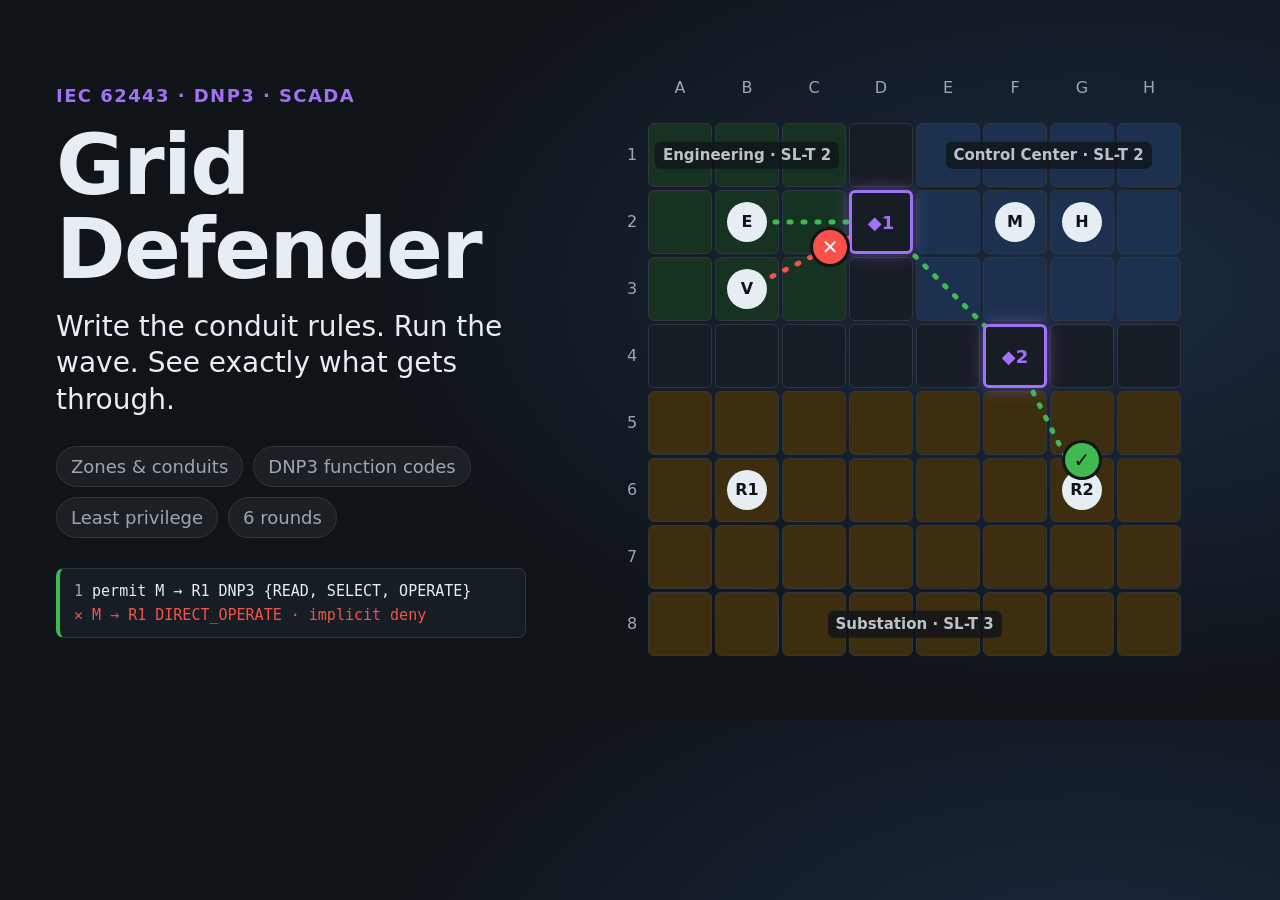
==== assets/card/card.html @ fa463be2 "docs: add Arcade card image 16:9 card (1920x1080 WebP, 66 KB) rendered with headless Chrome from ass" ====
<!doctype html>
<html lang="en">
<head>
  <meta charset="utf-8">
  <meta name="viewport" content="width=1280, initial-scale=1">
  <title>Grid Defender · Arcade card</title>
  <!--
    Source for assets/images/card.webp (the Arcade card image, 16:9).
    Renders the real Level 3 board with the game's own ui/board.js and data/levels.json.
    Regenerate from the repo root with the server running (python3 -m http.server 8000 --bind 127.0.0.1):
      "/Applications/Google Chrome.app/Contents/MacOS/Google Chrome" --headless=new --hide-scrollbars \
        --window-size=1280,720 --force-device-scale-factor=1.5 --virtual-time-budget=4000 \
        --screenshot=card.png http://127.0.0.1:8000/assets/card/card.html
      cwebp -q 86 card.png -o assets/images/card.webp
  -->
  <link rel="stylesheet" href="../../style.css">
  <style>
    :root {
      --bg: #0f1419; --surface: #171d24; --text: #e6edf3; --muted: #9da7b3; --border: #30363d;
      --ok: #3fb950; --bad: #f85149; --neutral: #8b949e; --conduit: #a371f7;
      --zone-a: #1c3150; --zone-b: #3d2e10; --zone-c: #163322; --cell: 64px;
    }
    html, body { margin: 0; width: 1280px; height: 720px; overflow: hidden; }
    body {
      background: radial-gradient(1200px 700px at 85% 40%, #1b2a40 0%, #0f1419 60%);
      color: var(--text); font-family: system-ui, -apple-system, "Segoe UI", Roboto, sans-serif;
      display: grid; grid-template-columns: 520px 1fr; align-items: center; padding: 0 56px; box-sizing: border-box;
    }
    .kicker { color: var(--conduit); font-weight: 700; letter-spacing: 0.08em; text-transform: uppercase; font-size: 18px; margin: 0 0 14px; }
    h1 { font-size: 84px; line-height: 1; margin: 0 0 18px; letter-spacing: -0.02em; }
    .tagline { font-size: 28px; line-height: 1.3; color: var(--text); margin: 0 0 28px; max-width: 470px; }
    .chips { display: flex; flex-wrap: wrap; gap: 10px; margin: 0 0 30px; padding: 0; list-style: none; }
    .chips li { border: 1px solid var(--border); background: #ffffff0d; border-radius: 999px; padding: 6px 14px; font-size: 18px; color: var(--muted); }
    .rule {
      font-family: ui-monospace, SFMono-Regular, Menlo, monospace; font-size: 15px; line-height: 1.6; white-space: nowrap;
      background: var(--surface); border: 1px solid var(--border); border-left: 4px solid var(--ok);
      border-radius: 8px; padding: 10px 14px; color: var(--text); max-width: 470px;
    }
    .rule .deny { color: var(--bad); }
    .rule .dim { color: var(--muted); }
    .stage { position: relative; justify-self: center; }
    .stage .legend, .stage .board-details { display: none; }
    .stage .board { gap: 3px; grid-template-columns: 26px repeat(8, var(--cell)); grid-auto-rows: var(--cell); }
    .stage .board .label { font-size: 16px; }
    .stage .board .cell { font-size: 18px; border-radius: 6px; }
    .stage .cell .glyph { min-width: 40px; height: 40px; font-size: 16px; background: #e6edf3; color: #0f1419; }
    .stage .cell.conduit { border-width: 3px; box-shadow: 0 0 18px #a371f766; }
    svg.paths { position: absolute; left: 0; top: 0; pointer-events: none; overflow: visible; z-index: 1; }
    .stage .cell .glyph, .stage .cell.conduit { position: relative; z-index: 2; }
    .badge-dot { z-index: 3; }
    .badge-dot { position: absolute; width: 34px; height: 34px; border-radius: 50%; display: grid; place-items: center;
      font-weight: 800; font-size: 20px; transform: translate(-50%, -50%); box-shadow: 0 0 0 3px #0f1419; }
    .badge-dot.ok { background: var(--ok); color: #0f1419; }
    .badge-dot.bad { background: var(--bad); color: #fff; }
    .zone-tag { position: absolute; font-size: 15px; font-weight: 700; color: #e6edf3cc; transform: translate(-50%, -50%);
      background: #0f1419cc; border-radius: 6px; padding: 2px 8px; white-space: nowrap; }
  </style>
</head>
<body>
  <section>
    <p class="kicker">IEC 62443 · DNP3 · SCADA</p>
    <h1>Grid Defender</h1>
    <p class="tagline">Write the conduit rules. Run the wave. See exactly what gets through.</p>
    <ul class="chips">
      <li>Zones &amp; conduits</li><li>DNP3 function codes</li><li>Least privilege</li><li>6 rounds</li>
    </ul>
    <div class="rule">
      <div><span class="dim">1</span> permit M → R1 DNP3 {READ, SELECT, OPERATE}</div>
      <div class="deny">✕ M → R1 DIRECT_OPERATE · implicit deny</div>
    </div>
  </section>
  <div class="stage" id="stage"></div>

  <script type="module">
    import { renderBoard } from '../../ui/board.js';
    const doc = await (await fetch('../../data/levels.json')).json();
    const level = doc.levels.find(l => l.id === 'L3');
    const board = doc.boards.find(b => b.id === level.boardId);
    const stage = document.getElementById('stage');
    stage.append(renderBoard(board, board.assets.map(a => a.id), level.sltOverrides || {}));
    const grid = stage.querySelector('.board');
    grid.removeAttribute('aria-hidden');

    const center = cell => {
      const n = grid.querySelector(`[data-cell="${cell}"]`);
      return { x: n.offsetLeft + n.offsetWidth / 2, y: n.offsetTop + n.offsetHeight / 2 };
    };
    const cellOf = id => board.assets.find(a => a.id === id).cell;
    const conduit = id => board.conduits.find(c => c.id === id).cell;

    const svgNS = 'http://www.w3.org/2000/svg';
    const svg = document.createElementNS(svgNS, 'svg');
    svg.setAttribute('class', 'paths');
    svg.setAttribute('width', grid.offsetWidth);
    svg.setAttribute('height', grid.offsetHeight);
    const line = (cells, color, dash) => {
      const p = document.createElementNS(svgNS, 'polyline');
      p.setAttribute('points', cells.map(c => { const o = center(c); return `${o.x},${o.y}`; }).join(' '));
      p.setAttribute('fill', 'none');
      p.setAttribute('stroke', color);
      p.setAttribute('stroke-width', '5');
      p.setAttribute('stroke-linecap', 'round');
      p.setAttribute('stroke-linejoin', 'round');
      if (dash) p.setAttribute('stroke-dasharray', dash);
      svg.append(p);
    };
    // Allowed: Engineering reads R2 across both conduits (round 3.2). Blocked: DIRECT_OPERATE to R1 stops at conduit 2.
    line([cellOf('E'), conduit('1'), conduit('2'), cellOf('R2')], '#3fb950', '2 12');
    line([cellOf('V'), conduit('1')], '#f85149', '2 12');
    grid.append(svg);

    const dotAt = (x, y, cls, text) => {
      const d = document.createElement('span');
      d.className = `badge-dot ${cls}`;
      d.textContent = text;
      d.style.left = `${x}px`;
      d.style.top = `${y}px`;
      grid.append(d);
    };
    const r2 = center(cellOf('R2'));
    dotAt(r2.x, r2.y - 30, 'ok', '✓');
    // The vendor laptop's packet is stopped just before conduit 1: put the ✕ on its red path, not on the conduit.
    const v = center(cellOf('V')), c1 = center(conduit('1'));
    dotAt(v.x + (c1.x - v.x) * 0.62, v.y + (c1.y - v.y) * 0.62, 'bad', '✕');

    const tag = (cells, text) => {
      const pts = cells.map(center);
      const d = document.createElement('span');
      d.className = 'zone-tag';
      d.textContent = text;
      d.style.left = `${pts.reduce((s, p) => s + p.x, 0) / pts.length}px`;
      d.style.top = `${pts.reduce((s, p) => s + p.y, 0) / pts.length}px`;
      grid.append(d);
    };
    tag(['A1', 'C1'], 'Engineering · SL-T 2');
    tag(['E1', 'H1'], 'Control Center · SL-T 2');
    tag(['A8', 'H8'], 'Substation · SL-T 3');
    document.body.dataset.ready = 'true';
  </script>
</body>
</html>
---- style.css ----
:root {
  --bg: #f6f7f9;
  --surface: #ffffff;
  --text: #1b1f24;
  --muted: #59636e;
  --border: #d0d7de;
  --accent: #0b5cad;
  --accent-text: #ffffff;
  --focus: #e36209;
  --ok: #1a7f37;
  --ok-bg: #dafbe1;
  --bad: #b42318;
  --bad-bg: #ffebe9;
  --neutral: #6e7781;
  --neutral-bg: #eef1f4;
  --zone-a: #dbe9fb;
  --zone-b: #fdecc8;
  --zone-c: #dcf3e3;
  --conduit: #6639ba;
  --space-1: 0.25rem;
  --space-2: 0.5rem;
  --space-3: 1rem;
  --space-4: 1.5rem;
  --radius: 6px;
  --cell: 2.6rem;
}

@media (prefers-color-scheme: dark) {
  :root {
    --bg: #0f1419;
    --surface: #171d24;
    --text: #e6edf3;
    --muted: #9da7b3;
    --border: #30363d;
    --accent: #4493f8;
    --accent-text: #0f1419;
    --focus: #f0883e;
    --ok: #3fb950;
    --ok-bg: #12261a;
    --bad: #f85149;
    --bad-bg: #2d1416;
    --neutral: #8b949e;
    --neutral-bg: #21262d;
    --zone-a: #1c3150;
    --zone-b: #3d2e10;
    --zone-c: #163322;
    --conduit: #a371f7;
  }
}

* { box-sizing: border-box; }

body {
  margin: 0;
  font-family: system-ui, -apple-system, "Segoe UI", Roboto, sans-serif;
  line-height: 1.5;
  background: var(--bg);
  color: var(--text);
}

:focus-visible {
  outline: 3px solid var(--focus);
  outline-offset: 2px;
}

.visually-hidden {
  position: absolute;
  width: 1px;
  height: 1px;
  overflow: hidden;
  clip: rect(0 0 0 0);
  white-space: nowrap;
}

.site-header {
  display: flex;
  gap: var(--space-3);
  align-items: baseline;
  padding: var(--space-2) var(--space-3);
  border-bottom: 1px solid var(--border);
  background: var(--surface);
}
.brand { margin: 0; font-weight: 700; font-size: 1.2rem; }
.tagline { margin: 0; color: var(--muted); }

main { max-width: 1280px; margin: 0 auto; padding: var(--space-3); }

h1, h2, h3 { line-height: 1.25; }
h2:focus { outline: none; }
h2:focus-visible { outline: 3px solid var(--focus); }

.panel {
  background: var(--surface);
  border: 1px solid var(--border);
  border-radius: var(--radius);
  padding: var(--space-3);
  margin-bottom: var(--space-3);
}

button {
  font: inherit;
  padding: var(--space-1) var(--space-3);
  border: 1px solid var(--border);
  border-radius: var(--radius);
  background: var(--surface);
  color: var(--text);
  cursor: pointer;
}
button.primary { background: var(--accent); color: var(--accent-text); border-color: var(--accent); font-weight: 600; }
button:disabled { opacity: 0.5; cursor: not-allowed; }

select { font: inherit; padding: 2px var(--space-1); max-width: 100%; }

/* Round layout: two columns on laptops, stacked below 1024px (research R9) */
.round-layout { display: grid; grid-template-columns: minmax(0, 1fr) minmax(0, 1fr); gap: var(--space-3); }
@media (max-width: 1023px) { .round-layout { grid-template-columns: minmax(0, 1fr); } }
.col-board { overflow-x: auto; }

.ticket ul { margin: var(--space-1) 0 0; }

/* Board */
.board {
  position: relative;
  display: grid;
  grid-template-columns: 1.4rem repeat(8, var(--cell));
  grid-auto-rows: var(--cell);
  gap: 2px;
  margin-bottom: var(--space-2);
  width: max-content;
  max-width: 100%;
}
.packet-layer { position: absolute; inset: 0; pointer-events: none; }
.packet {
  position: absolute; left: 0; top: 0;
  width: 1.15rem; height: 1.15rem; border-radius: 50%;
  display: grid; place-items: center; font-size: 0.7rem; font-weight: 700;
  background: var(--ok); color: var(--surface); box-shadow: 0 0 0 2px var(--surface);
}
.packet.denied { background: var(--bad); }
.packet.no-session { background: var(--neutral); }
.packet.out-of-reach { background: var(--surface); color: var(--neutral); border: 2px dashed var(--neutral); }
.board .label { display: grid; place-items: center; color: var(--muted); font-size: 0.8rem; }
.board .cell {
  display: grid;
  place-items: center;
  border: 1px solid var(--border);
  border-radius: 3px;
  font-weight: 700;
  font-size: 0.85rem;
  background: var(--surface);
}
.cell.zone-a { background: var(--zone-a); }
.cell.zone-b { background: var(--zone-b); }
.cell.zone-c { background: var(--zone-c); }
.cell .glyph { background: var(--text); color: var(--surface); border-radius: 50%; min-width: 1.8rem; height: 1.8rem; display: grid; place-items: center; font-size: 0.75rem; }
.cell.conduit { border: 2px solid var(--conduit); color: var(--conduit); }
.legend { display: flex; flex-wrap: wrap; gap: var(--space-3); margin: 0 0 var(--space-2); padding: 0; list-style: none; font-size: 0.9rem; }
.legend .swatch { display: inline-block; width: 0.9rem; height: 0.9rem; border: 1px solid var(--border); vertical-align: -2px; margin-right: 4px; }

table { border-collapse: collapse; width: 100%; font-size: 0.9rem; margin-bottom: var(--space-2); }
caption { text-align: left; font-weight: 600; padding-bottom: var(--space-1); }
th, td { text-align: left; border-bottom: 1px solid var(--border); padding: 2px var(--space-1); vertical-align: top; }

/* Rule editor */
.conduit-editor h3 { margin-top: 0; }
.conduit-picker { border: 1px solid var(--border); }
.conduit-picker legend { font-weight: 600; }
.conduit-picker div { display: flex; gap: var(--space-2); align-items: baseline; margin: 2px 0; }
.site-header .spacer { flex: 1; }
dialog { border: 1px solid var(--border); border-radius: var(--radius); background: var(--surface); color: var(--text); max-width: 28rem; }
dialog::backdrop { background: rgb(0 0 0 / 0.45); }
.dialog-actions { display: flex; gap: var(--space-2); justify-content: flex-end; }
.rule-list { list-style: none; margin: 0; padding: 0; max-height: 28rem; overflow-y: auto; }
.rule-card { border: 1px solid var(--border); border-radius: var(--radius); padding: var(--space-2); margin-bottom: var(--space-2); }
.rule-card fieldset { border: 0; margin: 0; padding: 0; min-width: 0; }
.rule-card legend { font-weight: 600; }
.rule-fields { display: grid; grid-template-columns: repeat(auto-fill, minmax(9.5rem, 1fr)); gap: var(--space-2); }
.rule-fields .field { display: flex; flex-direction: column; }
.rule-fields label { font-size: 0.85rem; color: var(--muted); }
.fc-set { margin-top: var(--space-2) !important; }
.fc-set legend { font-size: 0.85rem; font-weight: 400; color: var(--muted); }
.fc-set label { display: inline-flex; gap: 4px; margin-right: var(--space-2); font-size: 0.85rem; }
.fc-set:disabled { opacity: 0.55; }
.rule-actions { display: flex; gap: var(--space-2); margin-top: var(--space-2); flex-wrap: wrap; }
.rule-error { color: var(--bad); margin: var(--space-1) 0 0; font-weight: 600; }
.rule-error:empty { display: none; }
.rule-note { color: var(--muted); margin: var(--space-1) 0 0; font-style: italic; }
.rule-note:empty { display: none; }
.help-list { padding-left: 1.2rem; margin: 0 0 var(--space-2); }
.help-list li { margin-bottom: var(--space-2); }
.rule-card.has-error { border-color: var(--bad); }

.action-bar { display: flex; gap: var(--space-2); align-items: center; margin: var(--space-3) 0; flex-wrap: wrap; }

/* Results */
.result-status { font-weight: 700; padding: var(--space-1) var(--space-2); border-radius: var(--radius); display: inline-block; }
.result-status.correct { background: var(--ok-bg); color: var(--ok); }
.result-status.incorrect { background: var(--bad-bg); color: var(--bad); }
.result-status.guidance { background: var(--neutral-bg); color: var(--text); }
.feedback-list { padding-left: 1.2rem; }
.feedback-list .code { font-weight: 700; }
.feedback-list .info { color: var(--muted); }
.feedback-list .limit { list-style: none; margin-left: -1.2rem; padding: var(--space-2); border: 2px dashed var(--neutral); border-radius: var(--radius); background: var(--neutral-bg); margin-top: var(--space-2); }
.feedback-list .limit-title { font-weight: 700; color: var(--neutral); }
.feedback-list .cite { display: block; color: var(--muted); font-size: 0.85rem; margin-top: var(--space-1); }

.wave-log { font-family: ui-monospace, SFMono-Regular, Menlo, monospace; font-size: 0.82rem; max-height: 16rem; overflow: auto; margin: 0; padding-left: 0; list-style: none; }
.wave-log .badge { font-weight: 700; }
.wave-log .allowed .badge, .wave-log .in-session .badge { color: var(--ok); }
.wave-log .denied .badge { color: var(--bad); }
.wave-log .no-session .badge, .wave-log .out-of-reach .badge { color: var(--neutral); }
.next-row { display: flex; gap: var(--space-2); align-items: center; flex-wrap: wrap; margin-top: var(--space-2); }
.wave-log li { padding: 2px var(--space-1); border-left: 4px solid var(--border); margin-bottom: 2px; white-space: pre-wrap; }
.wave-log .allowed { border-left-color: var(--ok); }
.wave-log .denied { border-left-color: var(--bad); }
.wave-log .in-session { border-left-color: var(--ok); }
.wave-log .no-session { border-left-color: var(--neutral); }
.wave-log .out-of-reach { border-left-color: var(--neutral); border-left-style: dashed; }

.muted { color: var(--muted); }

@media (prefers-reduced-motion: reduce) {
  *, *::before, *::after { animation: none !important; transition: none !important; }
}
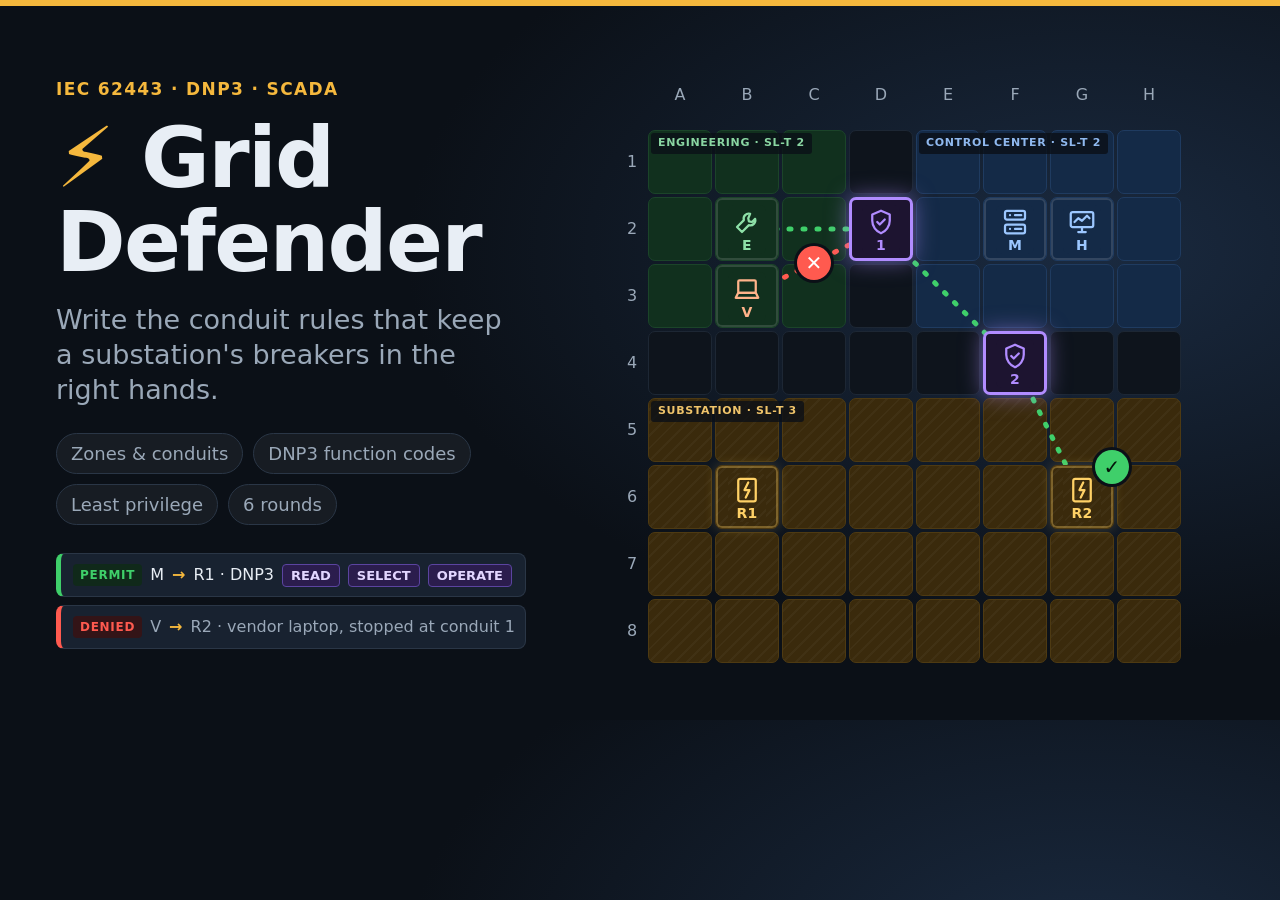
==== commit 4fbf8b74: "feat: power-grid theme, level select, and rounds that build on each other - Control-room theme set a" ====
--- a/assets/card/card.html
+++ b/assets/card/card.html
@@ -15,58 +15,59 @@
   -->
   <link rel="stylesheet" href="../../style.css">
   <style>
-    :root {
-      --bg: #0f1419; --surface: #171d24; --text: #e6edf3; --muted: #9da7b3; --border: #30363d;
-      --ok: #3fb950; --bad: #f85149; --neutral: #8b949e; --conduit: #a371f7;
-      --zone-a: #1c3150; --zone-b: #3d2e10; --zone-c: #163322; --cell: 64px;
-    }
+    :root { --cell: 64px; }
     html, body { margin: 0; width: 1280px; height: 720px; overflow: hidden; }
     body {
-      background: radial-gradient(1200px 700px at 85% 40%, #1b2a40 0%, #0f1419 60%);
+      background: radial-gradient(1100px 650px at 85% 35%, #1a2a40 0%, #0b1017 62%), #0b1017;
       color: var(--text); font-family: system-ui, -apple-system, "Segoe UI", Roboto, sans-serif;
       display: grid; grid-template-columns: 520px 1fr; align-items: center; padding: 0 56px; box-sizing: border-box;
+      border-top: 6px solid var(--accent);
     }
-    .kicker { color: var(--conduit); font-weight: 700; letter-spacing: 0.08em; text-transform: uppercase; font-size: 18px; margin: 0 0 14px; }
+    .kicker { color: var(--accent); font-weight: 800; letter-spacing: 0.08em; text-transform: uppercase; font-size: 17px; margin: 0 0 14px; display: flex; gap: 8px; align-items: center; }
     h1 { font-size: 84px; line-height: 1; margin: 0 0 18px; letter-spacing: -0.02em; }
-    .tagline { font-size: 28px; line-height: 1.3; color: var(--text); margin: 0 0 28px; max-width: 470px; }
-    .chips { display: flex; flex-wrap: wrap; gap: 10px; margin: 0 0 30px; padding: 0; list-style: none; }
+    h1 .bolt { color: var(--accent); }
+    .tagline { font-size: 27px; line-height: 1.3; margin: 0 0 26px; max-width: 470px; }
+    .chips { display: flex; flex-wrap: wrap; gap: 10px; margin: 0 0 28px; padding: 0; list-style: none; }
     .chips li { border: 1px solid var(--border); background: #ffffff0d; border-radius: 999px; padding: 6px 14px; font-size: 18px; color: var(--muted); }
-    .rule {
-      font-family: ui-monospace, SFMono-Regular, Menlo, monospace; font-size: 15px; line-height: 1.6; white-space: nowrap;
-      background: var(--surface); border: 1px solid var(--border); border-left: 4px solid var(--ok);
-      border-radius: 8px; padding: 10px 14px; color: var(--text); max-width: 470px;
-    }
-    .rule .deny { color: var(--bad); }
-    .rule .dim { color: var(--muted); }
+    .rule { display: flex; flex-direction: column; gap: 8px; max-width: 470px; }
+    .rule-line { display: flex; align-items: center; gap: 8px; flex-wrap: nowrap; background: var(--surface-2); border: 1px solid var(--border);
+      border-left: 5px solid var(--ok); border-radius: 8px; padding: 9px 12px; font-size: 16px; white-space: nowrap; }
+    .rule-line.blocked { border-left-color: var(--bad); color: var(--muted); }
+    .tag { font-weight: 800; font-size: 12px; letter-spacing: 0.06em; padding: 2px 7px; border-radius: 4px; }
+    .tag.permit { background: var(--ok-bg); color: var(--ok); }
+    .tag.deny { background: var(--bad-bg); color: var(--bad); }
+    .arrow { color: var(--accent); font-weight: 800; }
+    .rule-line .fc-tag { font-size: 13px; }
     .stage { position: relative; justify-self: center; }
     .stage .legend, .stage .board-details { display: none; }
-    .stage .board { gap: 3px; grid-template-columns: 26px repeat(8, var(--cell)); grid-auto-rows: var(--cell); }
+    .stage .board { gap: 3px; grid-template-columns: 26px repeat(8, var(--cell)); grid-auto-rows: var(--cell); margin: 0; }
     .stage .board .label { font-size: 16px; }
-    .stage .board .cell { font-size: 18px; border-radius: 6px; }
-    .stage .cell .glyph { min-width: 40px; height: 40px; font-size: 16px; background: #e6edf3; color: #0f1419; }
-    .stage .cell.conduit { border-width: 3px; box-shadow: 0 0 18px #a371f766; }
+    .stage .board .cell { border-radius: 7px; }
+    .stage .cell .piece-icon { width: 30px; height: 30px; }
+    .stage .cell .glyph { font-size: 14px; }
+    .stage .zone-plate { font-size: 11px; padding: 2px 7px; }
+    .stage .cell.conduit { border-width: 3px; box-shadow: 0 0 22px #b18cff88; }
     svg.paths { position: absolute; left: 0; top: 0; pointer-events: none; overflow: visible; z-index: 1; }
-    .stage .cell .glyph, .stage .cell.conduit { position: relative; z-index: 2; }
-    .badge-dot { z-index: 3; }
-    .badge-dot { position: absolute; width: 34px; height: 34px; border-radius: 50%; display: grid; place-items: center;
-      font-weight: 800; font-size: 20px; transform: translate(-50%, -50%); box-shadow: 0 0 0 3px #0f1419; }
-    .badge-dot.ok { background: var(--ok); color: #0f1419; }
+    .stage .cell .piece { position: relative; z-index: 2; background: inherit; border-radius: 6px; padding: 2px 4px; }
+    .stage .cell.has-asset, .stage .cell.conduit { z-index: 2; }
+    .badge-dot { position: absolute; z-index: 3; width: 34px; height: 34px; border-radius: 50%; display: grid; place-items: center;
+      font-weight: 800; font-size: 20px; transform: translate(-50%, -50%); box-shadow: 0 0 0 3px #0b1017; }
+    .badge-dot.ok { background: var(--ok); color: #04140a; }
     .badge-dot.bad { background: var(--bad); color: #fff; }
-    .zone-tag { position: absolute; font-size: 15px; font-weight: 700; color: #e6edf3cc; transform: translate(-50%, -50%);
-      background: #0f1419cc; border-radius: 6px; padding: 2px 8px; white-space: nowrap; }
   </style>
 </head>
 <body>
   <section>
     <p class="kicker">IEC 62443 · DNP3 · SCADA</p>
-    <h1>Grid Defender</h1>
-    <p class="tagline">Write the conduit rules. Run the wave. See exactly what gets through.</p>
+    <h1><span class="bolt">⚡</span> Grid Defender</h1>
+    <p class="tagline">Write the conduit rules that keep a substation's breakers in the right hands.</p>
     <ul class="chips">
       <li>Zones &amp; conduits</li><li>DNP3 function codes</li><li>Least privilege</li><li>6 rounds</li>
     </ul>
     <div class="rule">
-      <div><span class="dim">1</span> permit M → R1 DNP3 {READ, SELECT, OPERATE}</div>
-      <div class="deny">✕ M → R1 DIRECT_OPERATE · implicit deny</div>
+      <div class="rule-line"><span class="tag permit">PERMIT</span> M <span class="arrow">→</span> R1 · DNP3
+        <span class="fc-tag">READ</span><span class="fc-tag">SELECT</span><span class="fc-tag">OPERATE</span></div>
+      <div class="rule-line blocked"><span class="tag deny">DENIED</span> V <span class="arrow">→</span> R2 · vendor laptop, stopped at conduit 1</div>
     </div>
   </section>
   <div class="stage" id="stage"></div>
@@ -104,9 +105,9 @@
       if (dash) p.setAttribute('stroke-dasharray', dash);
       svg.append(p);
     };
-    // Allowed: Engineering reads R2 across both conduits (round 3.2). Blocked: DIRECT_OPERATE to R1 stops at conduit 2.
-    line([cellOf('E'), conduit('1'), conduit('2'), cellOf('R2')], '#3fb950', '2 12');
-    line([cellOf('V'), conduit('1')], '#f85149', '2 12');
+    // Allowed: Engineering reads R2 across both conduits (round 3.2). Blocked: the vendor laptop stops at conduit 1.
+    line([cellOf('E'), conduit('1'), conduit('2'), cellOf('R2')], '#3fcf6a', '2 12');
+    line([cellOf('V'), conduit('1')], '#ff5a4f', '2 12');
     grid.append(svg);
 
     const dotAt = (x, y, cls, text) => {
@@ -118,23 +119,11 @@
       grid.append(d);
     };
     const r2 = center(cellOf('R2'));
-    dotAt(r2.x, r2.y - 30, 'ok', '✓');
+    dotAt(r2.x + 30, r2.y - 30, 'ok', '✓');
     // The vendor laptop's packet is stopped just before conduit 1: put the ✕ on its red path, not on the conduit.
     const v = center(cellOf('V')), c1 = center(conduit('1'));
-    dotAt(v.x + (c1.x - v.x) * 0.62, v.y + (c1.y - v.y) * 0.62, 'bad', '✕');
+    dotAt(v.x + (c1.x - v.x) * 0.5, v.y + (c1.y - v.y) * 0.5, 'bad', '✕');
 
-    const tag = (cells, text) => {
-      const pts = cells.map(center);
-      const d = document.createElement('span');
-      d.className = 'zone-tag';
-      d.textContent = text;
-      d.style.left = `${pts.reduce((s, p) => s + p.x, 0) / pts.length}px`;
-      d.style.top = `${pts.reduce((s, p) => s + p.y, 0) / pts.length}px`;
-      grid.append(d);
-    };
-    tag(['A1', 'C1'], 'Engineering · SL-T 2');
-    tag(['E1', 'H1'], 'Control Center · SL-T 2');
-    tag(['A8', 'H8'], 'Substation · SL-T 3');
     document.body.dataset.ready = 'true';
   </script>
 </body>
--- a/style.css
+++ b/style.css
@@ -1,57 +1,43 @@
 :root {
-  --bg: #f6f7f9;
-  --surface: #ffffff;
-  --text: #1b1f24;
-  --muted: #59636e;
-  --border: #d0d7de;
-  --accent: #0b5cad;
-  --accent-text: #ffffff;
-  --focus: #e36209;
-  --ok: #1a7f37;
-  --ok-bg: #dafbe1;
-  --bad: #b42318;
-  --bad-bg: #ffebe9;
-  --neutral: #6e7781;
-  --neutral-bg: #eef1f4;
-  --zone-a: #dbe9fb;
-  --zone-b: #fdecc8;
-  --zone-c: #dcf3e3;
-  --conduit: #6639ba;
+  /* Control-room palette: one dark theme, since operators watch these screens at night. */
+  color-scheme: dark;
+  --bg: #0b1017;
+  --surface: #121a24;
+  --surface-2: #182230;
+  --text: #e8eef5;
+  --muted: #9aa8b8;
+  --border: #2a3646;
+  --accent: #f5b83d;          /* sodium-lamp amber */
+  --accent-text: #1a1204;
+  --focus: #ffd166;
+  --ok: #3fcf6a;
+  --ok-bg: #10291a;
+  --bad: #ff5a4f;
+  --bad-bg: #331417;
+  --neutral: #8b98a8;
+  --neutral-bg: #1c2532;
+  --zone-a: #142a47;          /* Control Center */
+  --zone-a-edge: #3b78c4;
+  --zone-b: #3a2a0c;          /* Substation */
+  --zone-b-edge: #d39a2c;
+  --zone-c: #11301e;          /* Engineering */
+  --zone-c-edge: #3fa866;
+  --conduit: #b18cff;
+  --live: #ffd166;
   --space-1: 0.25rem;
   --space-2: 0.5rem;
   --space-3: 1rem;
   --space-4: 1.5rem;
-  --radius: 6px;
-  --cell: 2.6rem;
-}
-
-@media (prefers-color-scheme: dark) {
-  :root {
-    --bg: #0f1419;
-    --surface: #171d24;
-    --text: #e6edf3;
-    --muted: #9da7b3;
-    --border: #30363d;
-    --accent: #4493f8;
-    --accent-text: #0f1419;
-    --focus: #f0883e;
-    --ok: #3fb950;
-    --ok-bg: #12261a;
-    --bad: #f85149;
-    --bad-bg: #2d1416;
-    --neutral: #8b949e;
-    --neutral-bg: #21262d;
-    --zone-a: #1c3150;
-    --zone-b: #3d2e10;
-    --zone-c: #163322;
-    --conduit: #a371f7;
-  }
+  --radius: 8px;
+  --cell: 2.75rem;
 }
 
 * { box-sizing: border-box; }
 
 body {
   margin: 0;
+  background-image: radial-gradient(1200px 600px at 80% -10%, #1a2a40 0%, transparent 60%), radial-gradient(900px 500px at -10% 110%, #2a1d08 0%, transparent 55%);
+  background-attachment: fixed;
   font-family: system-ui, -apple-system, "Segoe UI", Roboto, sans-serif;
   line-height: 1.5;
   background: var(--bg);
@@ -75,12 +61,14 @@
 .site-header {
   display: flex;
   gap: var(--space-3);
-  align-items: baseline;
+  align-items: center;
   padding: var(--space-2) var(--space-3);
-  border-bottom: 1px solid var(--border);
-  background: var(--surface);
-}
-.brand { margin: 0; font-weight: 700; font-size: 1.2rem; }
+  border-bottom: 2px solid var(--accent);
+  background: linear-gradient(180deg, #151f2c, #0f1721);
+  flex-wrap: wrap;
+}
+.brand { margin: 0; font-weight: 800; font-size: 1.25rem; letter-spacing: 0.02em; }
+.brand-mark { color: var(--accent); }
 .tagline { margin: 0; color: var(--muted); }
 
 main { max-width: 1280px; margin: 0 auto; padding: var(--space-3); }
@@ -106,7 +94,9 @@
   color: var(--text);
   cursor: pointer;
 }
-button.primary { background: var(--accent); color: var(--accent-text); border-color: var(--accent); font-weight: 600; }
+button:hover:not(:disabled) { border-color: var(--accent); }
+button.primary { background: var(--accent); color: var(--accent-text); border-color: var(--accent); font-weight: 700; }
+button.primary:hover:not(:disabled) { filter: brightness(1.1); }
 button:disabled { opacity: 0.5; cursor: not-allowed; }
 
 select { font: inherit; padding: 2px var(--space-1); max-width: 100%; }
@@ -141,20 +131,37 @@
 .packet.out-of-reach { background: var(--surface); color: var(--neutral); border: 2px dashed var(--neutral); }
 .board .label { display: grid; place-items: center; color: var(--muted); font-size: 0.8rem; }
 .board .cell {
+  position: relative;
   display: grid;
   place-items: center;
-  border: 1px solid var(--border);
-  border-radius: 3px;
+  border: 1px solid #1d2734;
+  border-radius: 4px;
   font-weight: 700;
   font-size: 0.85rem;
-  background: var(--surface);
-}
-.cell.zone-a { background: var(--zone-a); }
-.cell.zone-b { background: var(--zone-b); }
-.cell.zone-c { background: var(--zone-c); }
-.cell .glyph { background: var(--text); color: var(--surface); border-radius: 50%; min-width: 1.8rem; height: 1.8rem; display: grid; place-items: center; font-size: 0.75rem; }
-.cell.conduit { border: 2px solid var(--conduit); color: var(--conduit); }
+  background: #0e141c;
+}
+.cell.zone-a { background: var(--zone-a); border-color: #1f3b60; }
+.cell.zone-b { background: var(--zone-b) repeating-linear-gradient(135deg, transparent 0 7px, #ffffff08 7px 9px); border-color: #4e3a12; }
+.cell.zone-c { background: var(--zone-c); border-color: #1b4429; }
+.cell .piece { display: grid; justify-items: center; gap: 0; line-height: 1; }
+.cell .piece-icon { width: 1.35rem; height: 1.35rem; display: block; }
+.cell .piece-icon svg { width: 100%; height: 100%; }
+.cell .glyph { font-size: 0.7rem; letter-spacing: 0.02em; margin-top: 1px; }
+.cell.has-asset { box-shadow: inset 0 0 0 2px #ffffff22; }
+.cell.role-master, .cell.role-hmi { color: #9cc7ff; }
+.cell.role-outstation { color: var(--live); box-shadow: inset 0 0 0 2px #ffd16655, 0 0 12px #ffd16633; }
+.cell.role-engineering { color: #8ee0a8; }
+.cell.role-vendor { color: #ffb38a; }
+.cell.role-rogue { color: var(--bad); box-shadow: inset 0 0 0 2px #ff5a4f66; }
+.cell.conduit { border: 2px solid var(--conduit); color: var(--conduit); background: #1d1430; box-shadow: 0 0 14px #b18cff55; }
+.zone-plate { position: absolute; left: 2px; top: 2px; z-index: 1; white-space: nowrap; font-size: 0.62rem; font-weight: 700; letter-spacing: 0.06em; text-transform: uppercase; padding: 1px 5px; border-radius: 3px; background: #0b1017cc; pointer-events: none; }
+.zone-plate.zone-a { color: #8fb8ee; }
+.zone-plate.zone-b { color: #f0c46a; }
+.zone-plate.zone-c { color: #8ad6a2; }
 .legend { display: flex; flex-wrap: wrap; gap: var(--space-3); margin: 0 0 var(--space-2); padding: 0; list-style: none; font-size: 0.9rem; }
+.legend li { display: inline-flex; align-items: center; gap: 4px; }
+.legend-icon { width: 1rem; height: 1rem; color: var(--conduit); display: inline-block; }
+.legend-icon svg { width: 100%; height: 100%; }
 .legend .swatch { display: inline-block; width: 0.9rem; height: 0.9rem; border: 1px solid var(--border); vertical-align: -2px; margin-right: 4px; }
 
 table { border-collapse: collapse; width: 100%; font-size: 0.9rem; margin-bottom: var(--space-2); }
@@ -163,32 +170,78 @@
 
 /* Rule editor */
 .conduit-editor h3 { margin-top: 0; }
-.conduit-picker { border: 1px solid var(--border); }
+.conduit-title { display: flex; align-items: center; gap: var(--space-2); }
+.title-icon { width: 1.3rem; height: 1.3rem; color: var(--conduit); flex: none; }
+.title-icon svg, .chip-icon svg, .kicker-icon svg, .story-icon svg { width: 100%; height: 100%; display: block; }
+.conduit-rule { margin-top: -0.5rem; font-size: 0.88rem; }
 .conduit-picker legend { font-weight: 600; }
-.conduit-picker div { display: flex; gap: var(--space-2); align-items: baseline; margin: 2px 0; }
 .site-header .spacer { flex: 1; }
 dialog { border: 1px solid var(--border); border-radius: var(--radius); background: var(--surface); color: var(--text); max-width: 28rem; }
-dialog::backdrop { background: rgb(0 0 0 / 0.45); }
+dialog::backdrop { background: rgb(0 0 0 / 0.6); }
 .dialog-actions { display: flex; gap: var(--space-2); justify-content: flex-end; }
-.rule-list { list-style: none; margin: 0; padding: 0; max-height: 28rem; overflow-y: auto; }
-.rule-card { border: 1px solid var(--border); border-radius: var(--radius); padding: var(--space-2); margin-bottom: var(--space-2); }
-.rule-card fieldset { border: 0; margin: 0; padding: 0; min-width: 0; }
-.rule-card legend { font-weight: 600; }
-.rule-fields { display: grid; grid-template-columns: repeat(auto-fill, minmax(9.5rem, 1fr)); gap: var(--space-2); }
-.rule-fields .field { display: flex; flex-direction: column; }
-.rule-fields label { font-size: 0.85rem; color: var(--muted); }
-.fc-set { margin-top: var(--space-2) !important; }
-.fc-set legend { font-size: 0.85rem; font-weight: 400; color: var(--muted); }
-.fc-set label { display: inline-flex; gap: 4px; margin-right: var(--space-2); font-size: 0.85rem; }
-.fc-set:disabled { opacity: 0.55; }
-.rule-actions { display: flex; gap: var(--space-2); margin-top: var(--space-2); flex-wrap: wrap; }
-.rule-error { color: var(--bad); margin: var(--space-1) 0 0; font-weight: 600; }
+.rule-list { list-style: none; margin: 0; padding: 0; }
+.rule-card { border: 1px solid var(--border); border-left: 5px solid var(--neutral); border-radius: var(--radius); margin-bottom: var(--space-2); background: var(--surface-2); }
+.rule-card.permit { border-left-color: var(--ok); }
+.rule-card.deny { border-left-color: var(--bad); }
+.rule-card.has-error { border-color: var(--bad); }
+.rule-head { display: flex; align-items: stretch; gap: var(--space-1); }
+.rule-toggle { flex: 1; display: flex; align-items: center; gap: var(--space-2); text-align: left; border: 0; background: transparent; padding: var(--space-2); min-width: 0; }
+.rule-num { color: var(--muted); font-size: 0.8rem; flex: none; }
+.action-tag { flex: none; font-size: 0.72rem; font-weight: 800; letter-spacing: 0.06em; padding: 1px 6px; border-radius: 4px; background: var(--neutral-bg); color: var(--muted); }
+.action-tag.permit { background: var(--ok-bg); color: var(--ok); }
+.action-tag.deny { background: var(--bad-bg); color: var(--bad); }
+.rule-summary { font-family: ui-monospace, SFMono-Regular, Menlo, monospace; font-size: 0.82rem; white-space: pre; overflow: hidden; text-overflow: ellipsis; min-width: 0; }
+.toggle-hint { margin-left: auto; color: var(--accent); font-size: 0.8rem; flex: none; }
+.rule-actions { display: flex; gap: 2px; align-items: center; padding-right: var(--space-1); }
+.icon-btn { padding: 0 0.5rem; min-height: 1.9rem; }
+.icon-btn.danger:hover:not(:disabled) { border-color: var(--bad); color: var(--bad); }
+.rule-body { padding: 0 var(--space-2) var(--space-2); border-top: 1px dashed var(--border); }
+.rule-error { color: var(--bad); margin: 0; padding: 0 var(--space-2) var(--space-2); font-weight: 600; }
 .rule-error:empty { display: none; }
-.rule-note { color: var(--muted); margin: var(--space-1) 0 0; font-style: italic; }
+.rule-note { color: var(--muted); margin: 0; padding: 0 var(--space-2) var(--space-2); font-style: italic; }
 .rule-note:empty { display: none; }
+.add-rule { border-style: dashed; color: var(--accent); }
+
+/* Chips: native radio / checkbox inputs, visually hidden but focusable, styled through their labels */
+.chip-group { border: 0; margin: var(--space-2) 0 0; padding: 0; min-width: 0; }
+.chip-group[hidden] { display: none; }
+.chip-group > legend { font-size: 0.75rem; font-weight: 700; letter-spacing: 0.06em; text-transform: uppercase; color: var(--muted); padding: 0; margin-bottom: 4px; }
+.chip-group[aria-invalid="true"] > legend { color: var(--bad); }
+.chip-help { margin: 0 0 4px; font-size: 0.8rem; color: var(--muted); }
+.chip-row { display: flex; flex-wrap: wrap; gap: 4px; align-items: center; margin-bottom: 4px; }
+.zone-row { padding: 3px; border-radius: 6px; border: 1px solid transparent; }
+.zone-row.zone-a { background: #142a4766; border-color: #1f3b60; }
+.zone-row.zone-b { background: #3a2a0c66; border-color: #4e3a12; }
+.zone-row.zone-c { background: #11301e66; border-color: #1b4429; }
+.chip-input { position: absolute; opacity: 0; width: 1px; height: 1px; margin: 0; pointer-events: none; }
+.chip {
+  display: inline-flex; align-items: center; gap: 6px;
+  padding: 4px 10px; border: 1px solid var(--border); border-radius: 999px;
+  background: var(--surface); color: var(--text); cursor: pointer; user-select: none;
+  font-size: 0.85rem; line-height: 1.2;
+}
+.chip:hover { border-color: var(--accent); }
+.chip-text { display: inline-flex; flex-direction: column; }
+.chip-main { font-weight: 700; }
+.chip-sub { font-size: 0.7rem; color: var(--muted); }
+.chip-icon { width: 1rem; height: 1rem; flex: none; display: inline-block; }
+.chip-input:focus-visible + .chip { outline: 3px solid var(--focus); outline-offset: 2px; }
+.chip-input:checked + .chip { background: var(--accent); border-color: var(--accent); color: var(--accent-text); }
+.chip-input:checked + .chip .chip-sub { color: #3d2c07; }
+.chip-input:checked + .chip-permit { background: var(--ok); border-color: var(--ok); color: #04140a; }
+.chip-input:checked + .chip-deny { background: var(--bad); border-color: var(--bad); color: #1d0403; }
+.chip-input:checked + .chip-permit .chip-sub, .chip-input:checked + .chip-deny .chip-sub { color: inherit; opacity: 0.8; }
+.chip-input:disabled + .chip { opacity: 0.4; cursor: not-allowed; }
+.chip-fc .chip-sub { font-family: ui-monospace, SFMono-Regular, Menlo, monospace; }
+.chip-input:checked + .chip-fc { background: var(--conduit); border-color: var(--conduit); color: #140a26; }
+.chip-input:checked + .chip-fc .chip-sub { color: #2b1a4d; }
+.chip-zone { border-style: dashed; }
+.endpoints { display: grid; grid-template-columns: minmax(0, 1fr) auto minmax(0, 1fr); gap: var(--space-2); align-items: center; }
+.endpoints .flow-arrow { font-size: 1.4rem; color: var(--accent); }
+@media (max-width: 1279px) { .endpoints { grid-template-columns: minmax(0, 1fr); } .endpoints .flow-arrow { display: none; } }
+.chip-conduit { border-radius: var(--radius); }
 .help-list { padding-left: 1.2rem; margin: 0 0 var(--space-2); }
 .help-list li { margin-bottom: var(--space-2); }
-.rule-card.has-error { border-color: var(--bad); }
 
 .action-bar { display: flex; gap: var(--space-2); align-items: center; margin: var(--space-3) 0; flex-wrap: wrap; }
 
@@ -222,3 +275,49 @@
 @media (prefers-reduced-motion: reduce) {
   *, *::before, *::after { animation: none !important; transition: none !important; }
 }
+
+/* Level select */
+.hero { border-top: 3px solid var(--accent); }
+.kicker { display: flex; align-items: center; gap: 6px; margin: 0; color: var(--accent); font-weight: 700; font-size: 0.8rem; letter-spacing: 0.08em; text-transform: uppercase; }
+.kicker-icon { width: 1rem; height: 1rem; display: inline-block; }
+.hero h2 { font-size: 2rem; margin: var(--space-2) 0; }
+.hero-lede { font-size: 1.1rem; max-width: 48rem; }
+.fiction-note { font-size: 0.85rem; font-style: italic; }
+.level-grid { list-style: none; padding: 0; margin: 0 0 var(--space-3); display: grid; grid-template-columns: repeat(auto-fit, minmax(16rem, 1fr)); gap: var(--space-3); }
+.level-card { background: var(--surface); border: 1px solid var(--border); border-radius: var(--radius); padding: var(--space-3); display: flex; flex-direction: column; gap: var(--space-2); }
+.level-card h3 { margin: 0; }
+.level-card p { margin: 0; }
+.level-card button { margin-top: auto; align-self: flex-start; }
+.level-card.complete { border-color: var(--ok); }
+.level-num { color: var(--accent); font-weight: 800; font-size: 0.8rem; letter-spacing: 0.08em; text-transform: uppercase; }
+
+/* Briefing story */
+.story { display: flex; gap: var(--space-2); margin: var(--space-3) 0; padding: var(--space-3); border-left: 4px solid var(--accent); background: #2a1d0844; border-radius: 0 var(--radius) var(--radius) 0; font-size: 1.08rem; }
+.story p { margin: 0; }
+.story-icon { width: 1.4rem; height: 1.4rem; color: var(--accent); flex: none; }
+.teaches { padding: var(--space-2) var(--space-3); background: var(--surface-2); border-radius: var(--radius); }
+
+/* Work order: required flows */
+.ticket { border-top: 3px solid var(--accent); }
+.carry-note { display: flex; gap: var(--space-2); align-items: baseline; padding: var(--space-2) var(--space-3); border-radius: var(--radius); background: #1e1636; border: 1px solid #3d2c6b; }
+.carry-icon { color: var(--conduit); font-weight: 800; }
+.flows-intro { margin-bottom: var(--space-1); font-weight: 600; }
+.flow-list { list-style: none; padding: 0; margin: 0; display: grid; gap: 6px; }
+.flow-row { display: flex; flex-wrap: wrap; gap: var(--space-2); align-items: center; padding: 6px var(--space-2); background: var(--surface-2); border: 1px solid var(--border); border-radius: var(--radius); }
+.flow-ends, .flow-service, .service-tags { display: inline-flex; gap: 6px; align-items: center; flex-wrap: wrap; }
+.flow-row .flow-arrow { color: var(--accent); font-weight: 800; }
+.asset-chip { display: inline-flex; align-items: center; gap: 5px; padding: 2px 4px 2px 8px; border-radius: 999px; background: #0b1017; border: 1px solid var(--border); }
+.asset-chip.role-outstation { color: var(--live); }
+.asset-chip.role-master, .asset-chip.role-hmi { color: #9cc7ff; }
+.asset-chip.role-engineering { color: #8ee0a8; }
+.asset-name { color: var(--text); font-size: 0.85rem; }
+.cell-tag { font-family: ui-monospace, SFMono-Regular, Menlo, monospace; font-size: 0.7rem; color: var(--muted); border-left: 1px solid var(--border); padding: 0 4px 0 6px; }
+.cell-tag::before { content: "⌖ "; }
+.svc { font-weight: 700; font-size: 0.8rem; color: var(--muted); }
+.fc-tag { display: inline-flex; gap: 4px; align-items: baseline; padding: 1px 8px; border-radius: 4px; background: #2b1d4d; border: 1px solid #5b44a0; color: #e2d6ff; font-weight: 700; font-size: 0.8rem; }
+.fc-tag small { font-family: ui-monospace, SFMono-Regular, Menlo, monospace; font-weight: 400; opacity: 0.75; }
+.new-tag { font-size: 0.68rem; font-weight: 800; letter-spacing: 0.08em; padding: 1px 6px; border-radius: 4px; background: var(--accent); color: var(--accent-text); }
+
+.stakes { margin: var(--space-2) 0 0; font-weight: 600; }
+.stakes.correct { color: var(--ok); }
+.stakes.incorrect { color: var(--bad); }
